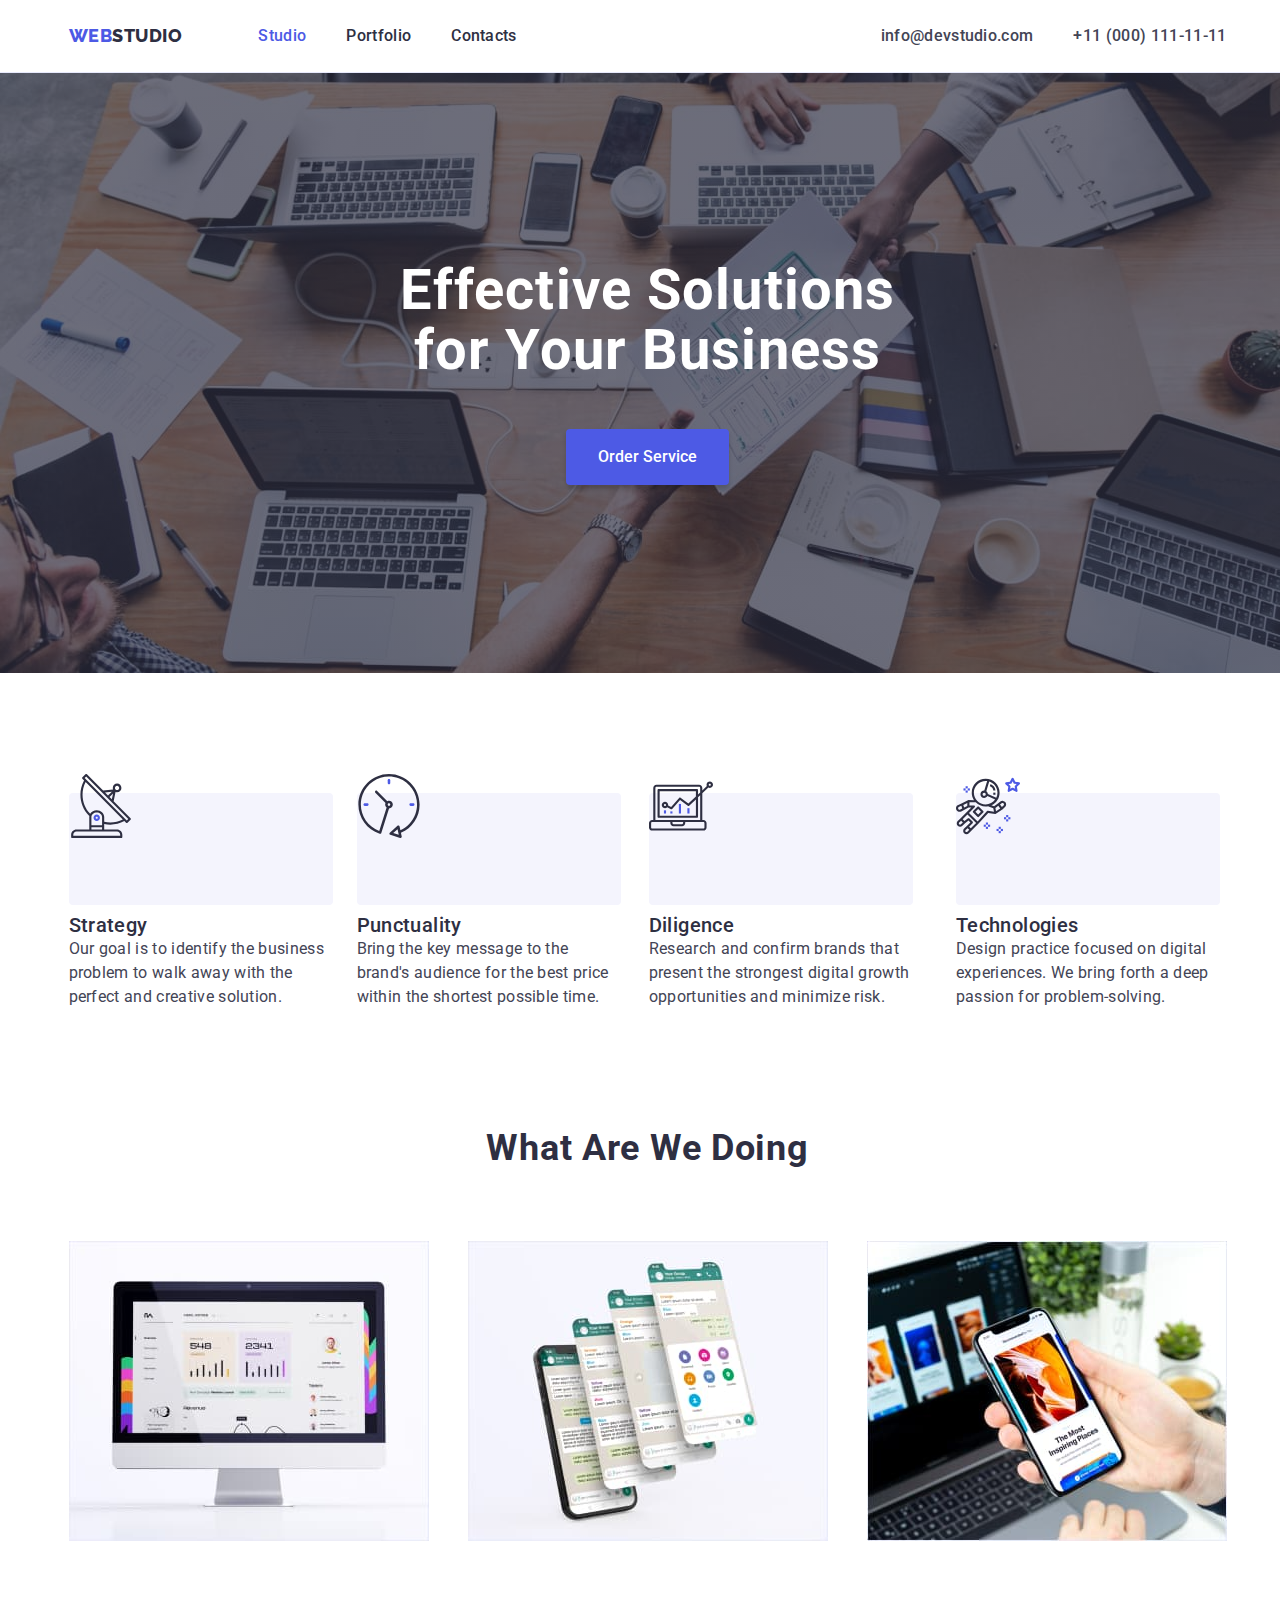
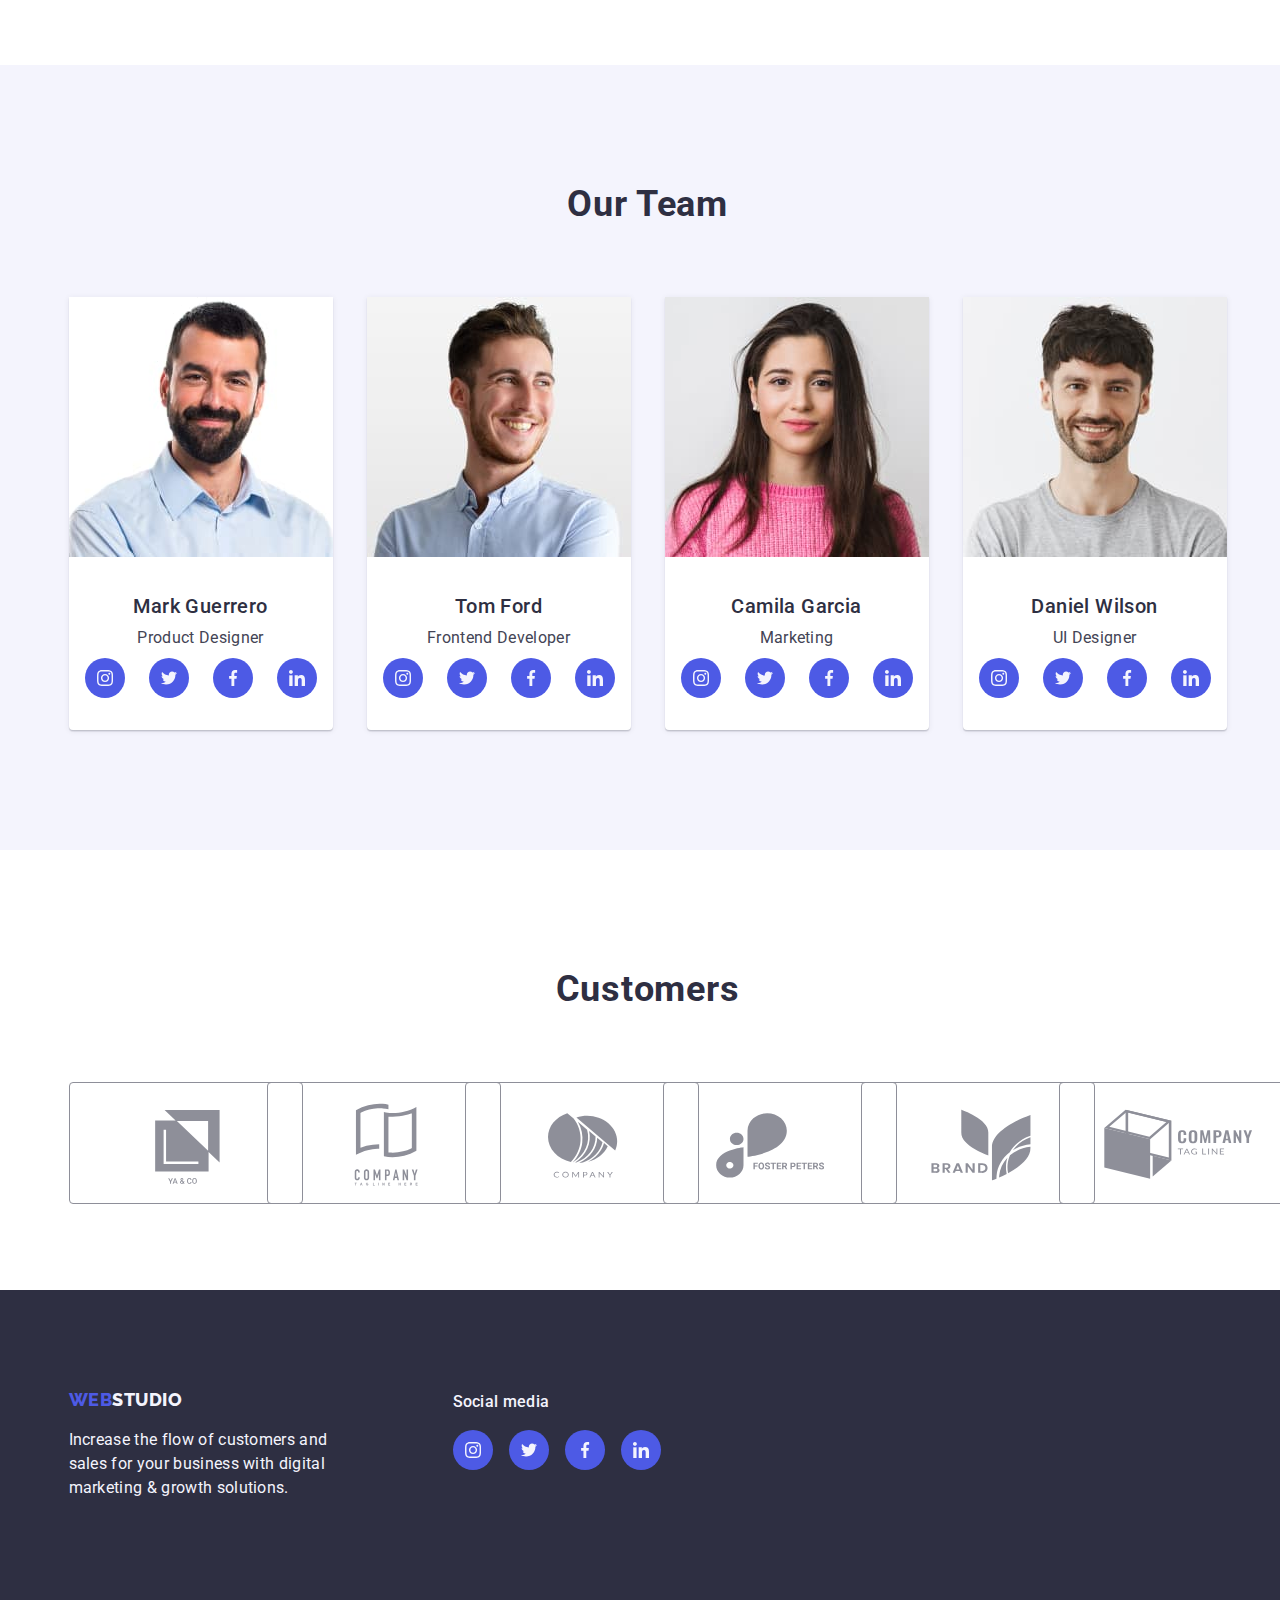
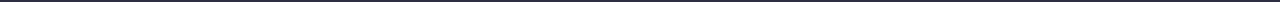
==== index.html @ 47418418 "init" ====
<!DOCTYPE html>
<html lang="en">
  <head>
    <meta charset="UTF-8" />
    <meta name="viewport" content="width=device-width, initial-scale=1.0" />
    <title>WebStudio</title>
    <link
      rel="stylesheet"
      href="https://cdnjs.cloudflare.com/ajax/libs/modern-normalize/2.0.0/modern-normalize.min.css"
      integrity="sha512-4xo8blKMVCiXpTaLzQSLSw3KFOVPWhm/TRtuPVc4WG6kUgjH6J03IBuG7JZPkcWMxJ5huwaBpOpnwYElP/m6wg=="
      crossorigin="anonymous"
      referrerpolicy="no-referrer"
    />
    <link rel="stylesheet" href="css/style.css" />
    <link rel="preconnect" href="https://fonts.googleapis.com" />
    <link rel="preconnect" href="https://fonts.gstatic.com" crossorigin />
    <link
      href="https://fonts.googleapis.com/css2?family=Raleway:wght@800&family=Roboto:wght@400;500;700;900&display=swap"
      rel="stylesheet"
    />
  </head>
  <body>
    <header class="bg-header">
      <div class="container header-wrapper">
        <a href="./webstudio" class="logo-company"
          ><span class="logo-web-lightbg">WEB</span>STUDIO</a
        >
        <nav>
          <menu class="nav-links">
            <li>
              <a class="links link-html" href="index.html">Studio</a>
            </li>
            <li>
              <a class="links" href="portfolio.html">Portfolio</a>
            </li>
            <li>
              <a class="links" href="#contacts">Contacts</a>
            </li>
          </menu>
        </nav>
        <ul class="contact-list">
          <li>
            <a class="links" href="mailto:info@devstudio.com"
              >info@devstudio.com</a
            >
          </li>
          <li>
            <a class="links" href="tel:+11(000)1111111">+11 (000) 111-11-11</a>
          </li>
        </ul>
      </div>
    </header>
    <main>
      <section class="main-title-bg">
        <div class="container title">
          <h1 class="title-1-studio">Effective Solutions for Your Business</h1>
          <button class="btn-order" type="button">Order Service</button>
        </div>
      </section>

      <div>
        <ul class="container features-list">
          <li class="feature-title">
            <div class="icon-wrapper">
              <svg class="feature-icon">
                <use href="./images/icons.svg#icon-antenna-1" width="64" height="64"></use>
              </svg>
            </div>
            <h3>Strategy</h3>
            <p class="description">
              Our goal is to identify the business problem to walk away with the
              perfect and creative solution.
            </p>
          </li>
          <li class="feature-title">
            <div class="icon-wrapper">
              <svg class="feature-icon">
                <use href="./images/icons.svg#icon-clock-1" width="64" height="64"></use>
              </svg>
            </div>
            <h3>Punctuality</h3>
            <p class="description">
              Bring the key message to the brand's audience for the best price
              within the shortest possible time.
            </p>
          </li>
          <li class="feature-title">
            <div class="icon-wrapper">
              <svg class="feature-icon">
                <use href="./images/icons.svg#icon-diagram-1" width="64" height="64"></use>
              </svg>
            </div>
            <h3>Diligence</h3>
            <p class="description">
              Research and confirm brands that present the strongest digital
              growth opportunities and minimize risk.
            </p>
          </li>
          <li class="feature-title">
            <div class="icon-wrapper">
              <svg class="feature-icon">
                <use href="./images/icons.svg#icon-astronaut-1" width="64" height="64"></use>
              </svg>
            </div>
            <h3>Technologies</h3>
            <p class="description">
              Design practice focused on digital experiences. We bring forth a
              deep passion for problem-solving.
            </p>
          </li>
        </ul>
      </div>
      <section>
        <div class="container section-2">
          <h2 class="titles">What are we doing</h2>
          <ul class="capabilities">
            <li>
              <img
                src="images/what-are-we-doing/img-1.jpg"
                alt="page programming"
                width="360"
                height="300"
              />
            </li>
            <li>
              <img
                src="images/what-are-we-doing/img-2.jpg"
                alt="mobile applications"
                width="360"
                height="300"
              />
            </li>
            <li>
              <img
                src="images/what-are-we-doing/img-3.jpg"
                alt="computer graphics"
                width="360"
                height="300"
              />
            </li>
          </ul>
        </div>
      </section>
      <section class="section-3">
        <div class="container">
          <h2 class="titles">Our Team</h2>
          <ul class="team">
            <li>
              <figure>
                <img
                  src="images/our-team/img-1.jpg"
                  alt="Mark Guerrero.Product Designer"
                  width="264"
                  height="260"
                />
                <figcaption>
                  <p class="team-person">Mark Guerrero</p>
                  <p class="description">Product Designer</p>
                  <div>
                    <ul class="sm-list">
                      <li class="circle">
                        <svg>
                          <use href="./images/icons.svg#icon-instagram-2" width="16" height="16"></use>
                        </svg>
                      </li>
                      <li class="circle">
                        <svg>
                          <use href="./images/icons.svg#icon-twitter-1" width="16" height="16"></use>
                        </svg>
                      </li>
                      <li class="circle">
                        <svg>
                          <use href="./images/icons.svg#icon-facebook-1" width="16" height="16"></use>
                        </svg>
                      </li>
                      <li class="circle">
                        <svg>
                          <use href="./images/icons.svg#icon-linkedin-1" width="16" height="16"></use>
                        </svg>
                      </li>
                    </ul>
                  </div>
                </figcaption>
              </figure>
            </li>
            <li>
              <figure>
                <img
                  src="images/our-team/img-2.jpg"
                  alt="Tom Ford.Frontend Developer"
                  width="264"
                  height="260"
                />
                <figcaption>
                  <p class="team-person">Tom Ford</p>
                  <p class="description">Frontend Developer</p>
                     <div>
                      <ul class="sm-list">
                        <li class="circle">
                          <svg>
                            <use href="./images/icons.svg#icon-instagram-2" width="16" height="16"></use>
                          </svg>
                        </li>
                        <li class="circle">
                          <svg>
                            <use href="./images/icons.svg#icon-twitter-1" width="16" height="16"></use>
                          </svg>
                        </li>
                        <li class="circle">
                          <svg>
                            <use href="./images/icons.svg#icon-facebook-1" width="16" height="16"></use>
                          </svg>
                        </li>
                        <li class="circle">
                          <svg>
                            <use href="./images/icons.svg#icon-linkedin-1" width="16" height="16"></use>
                          </svg>
                        </li>
                      </ul>
                    </div>
                </figcaption>
              </figure>
            </li>
            <li>
              <figure>
                <img
                  src="images/our-team/img-3.jpg"
                  alt="Camila Garcia.Marketing"
                  width="264"
                  height="260"
                />
                <figcaption>
                  <p class="team-person">Camila Garcia</p>
                  <p class="description">Marketing</p>
                   <div>
                      <ul class="sm-list">
                        <li class="circle">
                          <svg>
                            <use href="./images/icons.svg#icon-instagram-2" width="16" height="16"></use>
                          </svg>
                        </li>
                        <li class="circle">
                          <svg>
                            <use href="./images/icons.svg#icon-twitter-1" width="16" height="16"></use>
                          </svg>
                        </li>
                        <li class="circle">
                          <svg>
                            <use href="./images/icons.svg#icon-facebook-1" width="16" height="16"></use>
                          </svg>
                        </li>
                        <li class="circle">
                          <svg>
                            <use href="./images/icons.svg#icon-linkedin-1" width="16" height="16"></use>
                          </svg>
                        </li>
                      </ul>
                    </div>
                </figcaption>
              </figure>
            </li>
            <li>
              <figure>
                <img
                  src="images/our-team/img-4.jpg"
                  alt="Daniel Wilson.UI Designer"
                  width="264"
                  height="260"
                />
                <figcaption>
                  <p class="team-person">Daniel Wilson</p>
                  <p class="description">UI Designer</p>
                     <div>
                      <ul class="sm-list">
                        <li class="circle">
                          <svg>
                            <use href="./images/icons.svg#icon-instagram-2" width="16" height="16"></use>
                          </svg>
                        </li>
                        <li class="circle">
                          <svg>
                            <use href="./images/icons.svg#icon-twitter-1" width="16" height="16"></use>
                          </svg>
                        </li>
                        <li class="circle">
                          <svg>
                            <use href="./images/icons.svg#icon-facebook-1" width="16" height="16"></use>
                          </svg>
                        </li>
                        <li class="circle">
                          <svg>
                            <use href="./images/icons.svg#icon-linkedin-1" width="16" height="16"></use>
                          </svg>
                        </li>
                      </ul>
                    </div>
                </figcaption>
              </figure>
            </li>
          </ul>
        </div>
      </section>
      <section class="section-4">
        <div class="container">
          <h2 class="titles">Customers</h2>
          <ul class="customers-list">
            <li class="customers-list-item">
              <svg class="customers-icon" width="168" height="88">
                <use href="./images/icons.svg#icon-Client-1"></use>
              </svg>
            </li>
            <li class="customers-list-item">
              <svg class="customers-icon" width="168" height="88">
                <use href="./images/icons.svg#icon-Client-2"></use>
              </svg>
            </li>
            <li class="customers-list-item">
              <svg class="customers-icon" width="168" height="88">
                <use href="./images/icons.svg#icon-Client-3"></use>
              </svg> 
            </li>
            <li class="customers-list-item">
              <svg class="customers-icon" width="168" height="88">
                <use href="./images/icons.svg#icon-Client-4"></use>
              </svg>
            </li>
            <li class="customers-list-item">
              <svg class="customers-icon" width="168" height="88">
                <use href="./images/icons.svg#icon-Client-5"></use>
              </svg >
            </li>
            <li class="customers-list-item">
              <svg class="customers-icon" width="168" height="88">
                <use href="./images/icons.svg#icon-Client-6"></use>
              </svg>
            </li>
          </ul>
        </div>
      </section>
    </main>
    <footer>
      <div class="bg-footer">
        <div class="container footer-wrapper">
          <div class="footer-logo">
            <a class="logo-company-footer" href="#"
              >WEB<span class="logo-web-darkbg">STUDIO</span></a
            >
            <p class="footer-text">
              Increase the flow of customers and sales for your business with
              digital marketing & growth solutions.
            </p>
          </div>
          <div class="sm-footer-wrapper">
            <h4 class="sm-footer-title">Social media</h4>
            <ul class="sm-footer-list">
              <li class="circle">
                <svg>
                  <use href="./images/icons.svg#icon-instagram-2" width="16" height="16"></use>
                </svg>
              </li>
              <li class="circle">
                <svg>
                  <use href="./images/icons.svg#icon-twitter-1" width="16" height="16"></use>
                </svg>
             </li>
             <li class="circle">
               <svg>
                 <use href="./images/icons.svg#icon-facebook-1" width="16" height="16"></use>
               </svg>
             </li>
             <li class="circle">
               <svg>
                 <use href="./images/icons.svg#icon-linkedin-1" width="16" height="16"></use>
               </svg>
             </li>
           </ul>
        </div>
      </div>
    </footer>
  </body>
</html>
---- css/style.css ----
* {
  margin: 0;
  padding: 0;
}
:root {
  --brand-color: #2e2f42;
  --white: #fff;
  --cornflower: #e7e9fc;
  --iris: #4d5ae5;
  --slate: #434455;
  --cloud: #f4f4fd;
  --ocean: #404bbf;
  --light-slate: rgba(142, 143, 153, 1);
  --green: #31d0aa;
}

body {
  font-family: "Roboto", "Raleway", sans-serif;
  color: #2e2f42;
}
menu,
ul,
p,
h1,
h2,
h3,
h4 {
  list-style-type: none;
  margin: 0;
  padding: 0;
  border: 0;
}

.container {
  max-width: 1158px;
  padding-left: 15px;
  padding-left: 15px;
  margin: 0 auto;
} /**/
.bg-header {
  background-color: var(--white);
  border-bottom: 1px solid var(--cornflower);
} /**/

.logo-company {
  text-decoration: inherit;
  color: var(--brand-color);
  font-family: "Raleway";
  font-size: 18px;
  font-style: normal;
  font-weight: 800;
  line-height: 1.16;
  letter-spacing: 0.54px;
  display: flex;
  flex-wrap: wrap;
  justify-content: flex-start;
  align-items: center;
  margin-right: 76px;
} /**/
.logo-web-lightbg {
  color: var(--iris);
} /**/
.header-wrapper {
  display: flex;
  flex-wrap: wrap;
  align-items: center;
  height: 72px;
  background: var(--white);
} /**/
.links {
  text-decoration: inherit;
  font-family: "Roboto";
  font-size: 16px;
  font-style: normal;
  font-weight: 500;
  line-height: 1.5;
  letter-spacing: 0.32px;
  color: inherit;
}
.link-html,
.link-portfolio {
  color: var(--iris);
} /**/
.links:hover,
.links:focus {
  color: var(--iris);
} /**/

.nav-links {
  display: flex;
  flex-wrap: wrap;
  justify-content: flex-start;
  align-items: center;
  gap: 40px;
} /**/

.contact-list {
  color: var(--slate);
  display: flex;
  flex-wrap: wrap;
  margin-left: auto;
  align-items: center;
  gap: 40px;
} /**/

.main-title-bg {
  background: var(--brand-color);
  background-image: linear-gradient(
      rgba(46, 47, 66, 0.7),
      rgba(46, 47, 66, 0.7)
    ),
    url(../images/hero/people-office.jpg);
  max-width: 1440px;
  height: 600px;
  margin: 0 auto;
} /**/
.title {
  display: flex;
  flex-wrap: wrap;
  flex-direction: column;
  align-content: center;
  padding-top: 188px;
  padding-bottom: 188px;
} /**/
.title-1-studio {
  color: var(--white);
  font-family: "Roboto";
  font-size: 56px;
  font-style: normal;
  font-weight: 700;
  line-height: 1.07;
  letter-spacing: 1.12px;
  text-align: center;
  max-width: 496px;
} /**/

.btn-order {
  display: flex;
  align-self: center;
  color: var(--white);
  font-family: "Roboto";
  font-size: 16px;
  font-weight: 500;
  line-height: 1.5;
  letter-spacing: 0.32;
  border-radius: 4px;
  background-color: var(--iris);
  box-shadow: 0px 4px 4px 0px rgba(0, 0, 0, 0.15);
  margin-top: 48px;
  padding: 16px 32px;
  border: none;
  cursor: pointer;
} /**/
.btn-order:hover,
.btn-order:focus {
  border-radius: 4px;
  background-color: var(--ocean);
  box-shadow: 0px 4px 4px 0px rgba(0, 0, 0, 0.15);
} /**/

.features-list {
  background-color: var(--white);
  padding-top: 120px;
  gap: 24px;
} /**/
.features-list,
.feature-title p {
  display: flex;
  justify-content: space-around;
}
.icon-wrapper {
  display: flex;
  justify-content: center;
  align-items: center;
  width: 264px;
  height: 112px;
  border-radius: 4px;
  background-color: var(--cloud);
  margin-bottom: 8px;
} /**/

.features-icon {
  width: 64px;
  height: 64px;
  margin: 24px 100px;
}
.features p {
  padding-top: 8px;
  max-width: 264px;
  letter-spacing: 0.2px;
}
.feature-title h3 {
  color: var(--brand-color);
  font-family: "Roboto";
  font-size: 20px;
  font-weight: 500;
  line-height: 1.2;
  letter-spacing: 0.4px;
} /**/
.description {
  color: var(--slate);
  font-family: "Roboto";
  font-size: 16px;
  font-style: normal;
  font-weight: 400;
  line-height: 1.5;
  letter-spacing: 0.32px;
} /**/
.section-2,
.section-3,
.section-4 {
  padding-top: 120px;
  padding-bottom: 120px;
}
.titles {
  color: var(--brand-color);
  font-family: "Roboto";
  font-size: 36px;
  font-style: normal;
  font-weight: 700;
  line-height: 1.11;
  letter-spacing: 0.72px;
  text-transform: capitalize;
  text-align: center;
  margin-bottom: 72px;
}
.capabilities {
  display: flex;
  flex-wrap: wrap;
  justify-content: space-between;
  margin: 0;
  row-gap: 24px;
} /**/

.section-3 {
  background-color: var(--cloud);
} /**/
.team {
  display: flex;
  flex-wrap: wrap;
  justify-content: space-between;
  text-align: center;
  row-gap: 24px;
} /**/

.team figure {
  border-radius: 0px 0px 4px 4px;
  background-color: var(--white);
  box-shadow: 0px 2px 1px 0px rgba(46, 47, 66, 0.08),
    0px 1px 1px 0px rgba(46, 47, 66, 0.16),
    0px 1px 6px 0px rgba(46, 47, 66, 0.08);
  margin: 0;
  color: var(--brand-color);
  font-family: "Roboto";
  font-size: 20px;
  font-style: normal;
  font-weight: 500;
  line-height: 1.2;
  letter-spacing: 0.4px;
} /**/
.team figcaption {
  padding-top: 32px;
  padding-bottom: 32px;
} /**/
.team-person {
  padding-bottom: 8px;
  font-size: 20px;
  font-weight: 500;
  line-height: 1.2;
}
.customers-list {
  display: flex;
  flex-wrap: wrap;
  justify-content: space-between;
  row-gap: 24px;
} /**/
.customers-icon {
  fill: var(--light-slate);
  border: 1px solid var(--light-slate);
  border-radius: 4px;
  padding: 16px 32px;
  flex-shrink: 0;
}
.customers-icon:hover {
  fill: var(--ocean);
  border: 1px solid var(--iris);
  cursor: pointer;
}
.customers-list-item {
  display: block;
  width: 168px;
  height: 88px;
}

.customers-list-item:hover,
.customers-list-item:focus {
  fill: var(--ocean);
  border: 1px solid var(--ocean);
}
.sm-list {
  display: flex;
  justify-content: center;
  gap: 24px;
  margin-top: 8px;
}
.sm-footer-title {
  color: var(--cloud);
  font-family: Roboto;
  font-size: 16px;
  font-style: normal;
  font-weight: 500;
  line-height: 1.5;
  letter-spacing: 0.32px;
  padding-bottom: 16px;
}
.sm-footer-list {
  display: flex;
  gap: 16px;
}
.sm-footer-list .circle:hover {
  background-color: var(--green);
}
.bg-footer {
  background-color: var(--brand-color);
  padding-left: 0;
  padding-right: 0;
}
.footer-wrapper {
  display: flex;
  background-color: var(--brand-color);
  justify-content: flex-start;
}
.footer-logo {
  margin-top: 100px;
}
.footer-text {
  display: flex;
  color: var(--cloud);
  font-family: Roboto;
  font-size: 16px;
  font-style: normal;
  font-weight: 400;
  line-height: 1.5;
  letter-spacing: 0.32px;
  max-width: 264px;
  margin-top: 17.5px;
}

.logo-company-footer {
  color: var(--iris);
  font-family: "Raleway";
  font-size: 18px;
  font-style: normal;
  font-weight: 800;
  line-height: 1.16;
  letter-spacing: 0.54px;
  text-transform: uppercase;
  text-decoration: none;
}
.logo-company-footer span {
  color: var(--cloud);
}

.btn {
  color: var(--iris);
  font-family: "Roboto";
  font-size: 16px;
  font-style: normal;
  font-weight: 500;
  line-height: 1.5;
  letter-spacing: 0.64px;
  border-radius: 4px;
  border: 1px solid var(--cornflower);
  background-color: var(--cloud);
  cursor: pointer;
  text-align: center;
  padding: 12px 24px;
} /**/
.btn:hover,
.btn:focus {
  color: var(--white);
  background-color: var(--ocean);
  box-shadow: 0px 2px 2px 0px rgba(0, 0, 0, 0.12),
    0px 2px 1px 0px rgba(0, 0, 0, 0.08), 0px 3px 1px 0px rgba(0, 0, 0, 0.1);
} /**/
.filter-buttons {
  display: flex;
  flex-wrap: wrap;
  align-items: flex-start;
  justify-content: center;
  gap: 24px;
  padding-top: 96px;
  padding-bottom: 72px;
}
.cards {
  display: flex;
  flex-wrap: wrap;
  justify-content: space-between;
  text-align: left;
  flex-shrink: 0;
  margin: 0;
  row-gap: 48px;
  margin-bottom: 120px;
} /**/
.cards li:hover,
.cards li:focus {
  box-shadow: 0px 2px 1px 0px rgba(46, 47, 66, 0.08),
    0px 1px 1px 0px rgba(46, 47, 66, 0.16),
    0px 1px 6px 0px rgba(46, 47, 66, 0.08);
} /**/
.cards figure {
  margin: 0;
} /**/
.cards figcaption {
  padding: 32px 16px;
  border-bottom: 1px solid var(--cornflower);
  border-left: 1px solid var(--cornflower);
  border-right: 1px solid var(--cornflower);
} /**/

.project {
  color: var(--brand-color);
  font-family: "Roboto";
  font-size: 20px;
  font-style: normal;
  font-weight: 500;
  line-height: 1.2;
  letter-spacing: 0.4px;
  margin-bottom: 8px;
} /**/
.project-section {
  color: var(--slate);
  font-family: "Roboto";
  font-size: 16px;
  font-style: normal;
  font-weight: 400;
  line-height: 1.5;
  letter-spacing: 0.32px;
} /**/
/*styl of circle svg*/
.circle {
  display: flex;
  justify-content: center;
  align-items: center;
  width: 40px;
  height: 40px;
  border-radius: 50%;
  background-color: var(--iris);
}
.circle:hover,
.circle:focus {
  background-color: var(--ocean);
}
.circle svg {
  fill: var(--cloud);
  width: 16px;
  height: 16px;
}

.sm-footer-wrapper {
  margin-top: 100px;
  margin-left: 120px;
  margin-bottom: 132px;
}
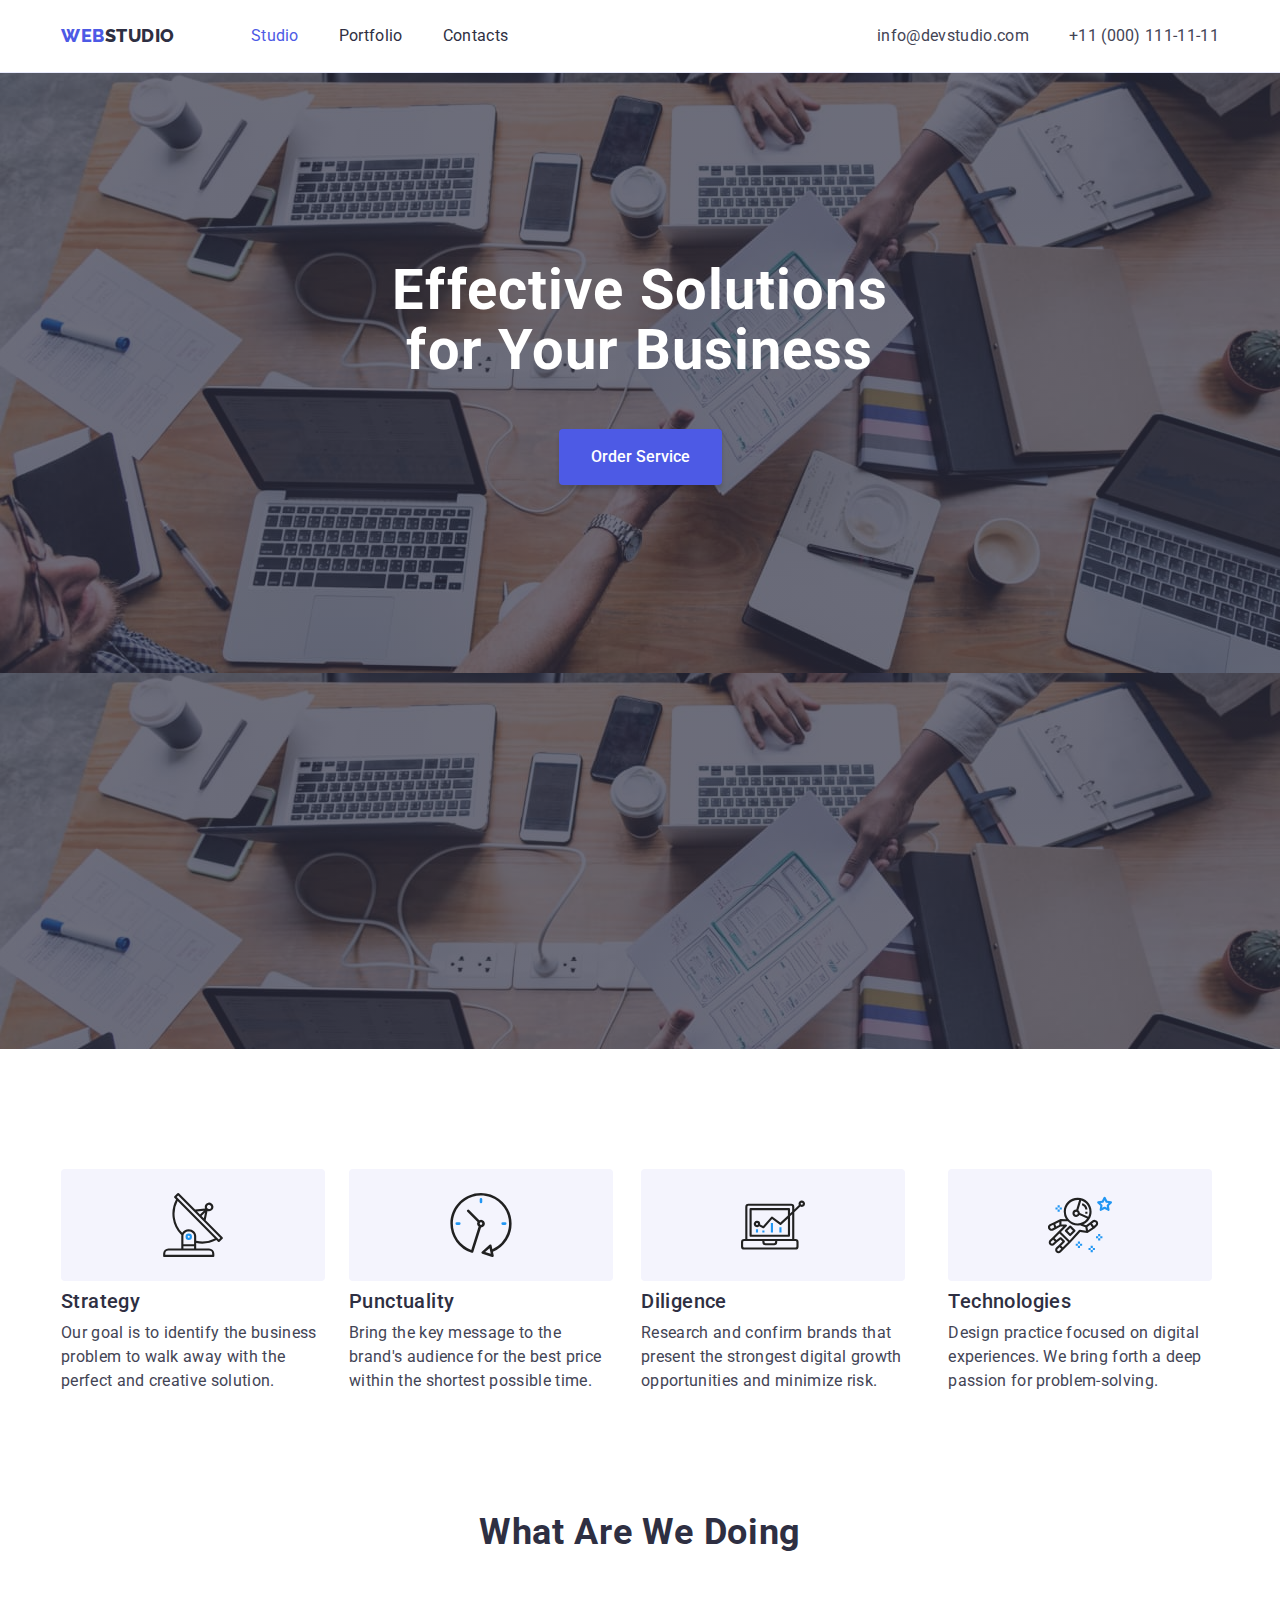
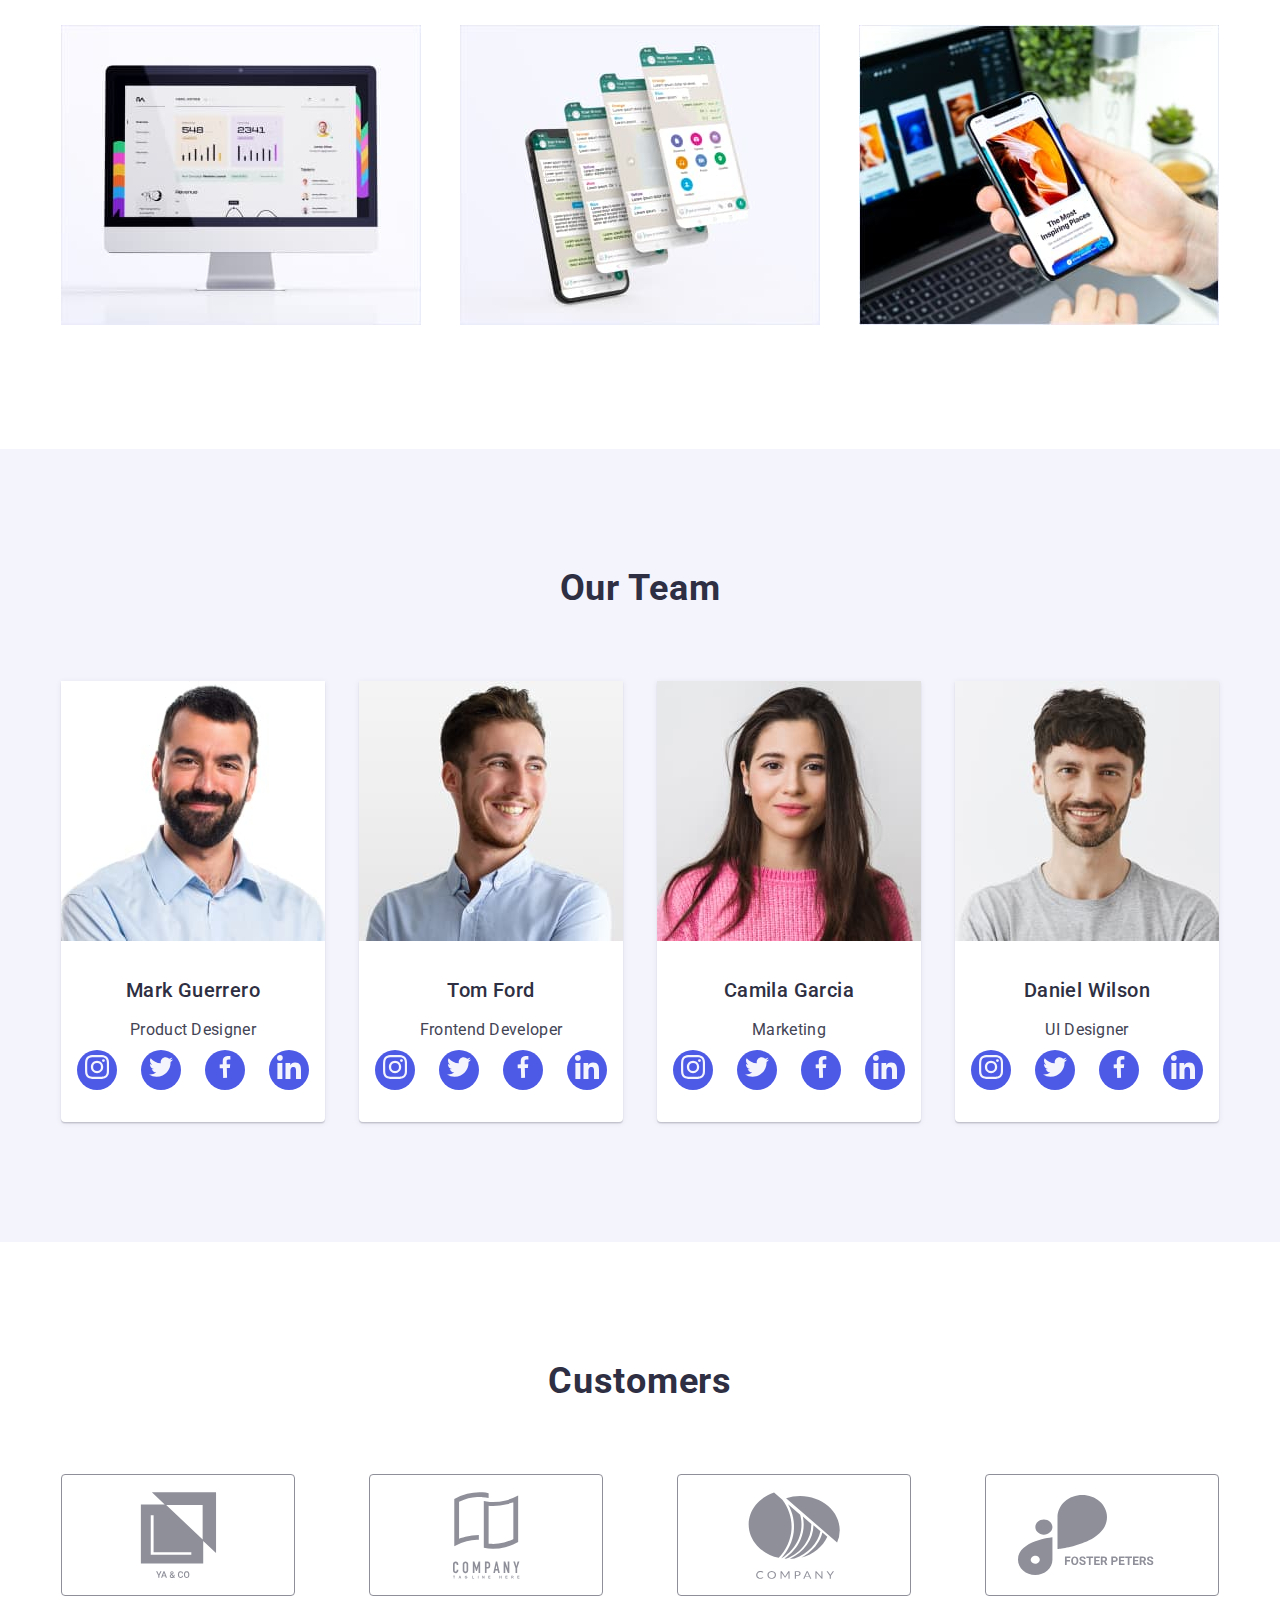
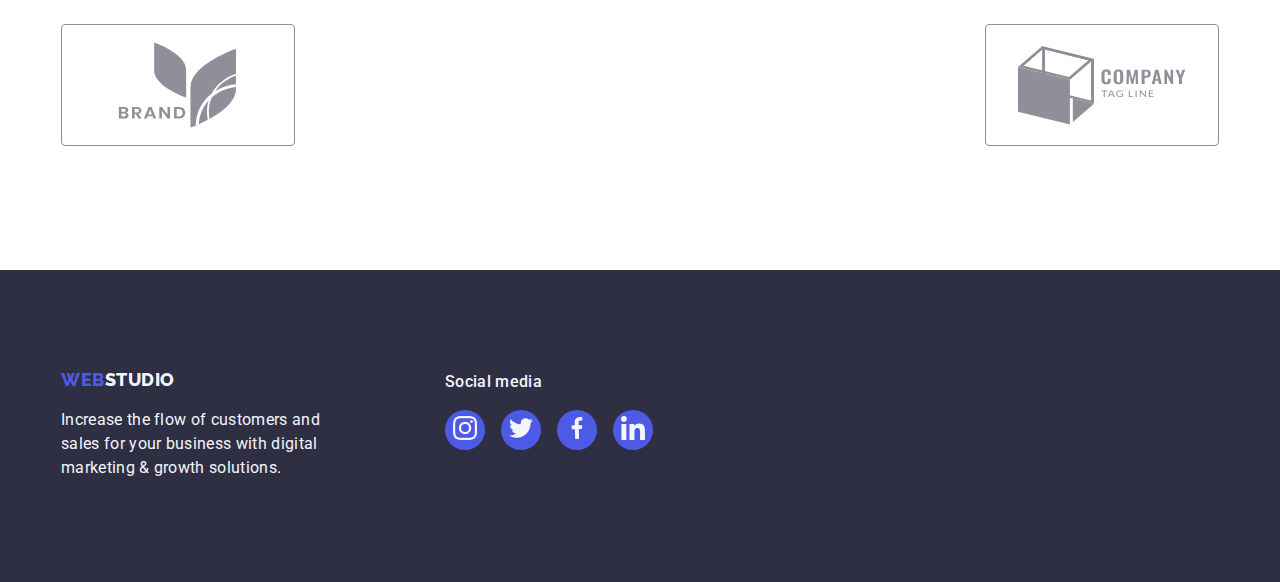
==== commit 3c6d7410: "added modal.js" ====
--- a/index.html
+++ b/index.html
@@ -57,13 +57,12 @@
           <button class="btn-order" type="button">Order Service</button>
         </div>
       </section>
-
       <div>
         <ul class="container features-list">
           <li class="feature-title">
             <div class="icon-wrapper">
-              <svg class="feature-icon">
-                <use href="./images/icons.svg#icon-antenna-1" width="64" height="64"></use>
+              <svg class="feature-icon" width="64" height="64">
+                <use href="./images/icons.svg#icon-antenna-1"></use>
               </svg>
             </div>
             <h3>Strategy</h3>
@@ -74,8 +73,8 @@
           </li>
           <li class="feature-title">
             <div class="icon-wrapper">
-              <svg class="feature-icon">
-                <use href="./images/icons.svg#icon-clock-1" width="64" height="64"></use>
+              <svg class="feature-icon" width="64" height="64">
+                <use href="./images/icons.svg#icon-clock-1"></use>
               </svg>
             </div>
             <h3>Punctuality</h3>
@@ -86,8 +85,8 @@
           </li>
           <li class="feature-title">
             <div class="icon-wrapper">
-              <svg class="feature-icon">
-                <use href="./images/icons.svg#icon-diagram-1" width="64" height="64"></use>
+              <svg class="feature-icon" width="64" height="64">
+                <use href="./images/icons.svg#icon-diagram-1"></use>
               </svg>
             </div>
             <h3>Diligence</h3>
@@ -98,8 +97,8 @@
           </li>
           <li class="feature-title">
             <div class="icon-wrapper">
-              <svg class="feature-icon">
-                <use href="./images/icons.svg#icon-astronaut-1" width="64" height="64"></use>
+              <svg class="feature-icon" width="64" height="64">
+                <use href="./images/icons.svg#icon-astronaut-1"></use>
               </svg>
             </div>
             <h3>Technologies</h3>
@@ -159,24 +158,38 @@
                   <div>
                     <ul class="sm-list">
                       <li class="circle">
-                        <svg>
-                          <use href="./images/icons.svg#icon-instagram-2" width="16" height="16"></use>
-                        </svg>
-                      </li>
-                      <li class="circle">
-                        <svg>
-                          <use href="./images/icons.svg#icon-twitter-1" width="16" height="16"></use>
-                        </svg>
-                      </li>
-                      <li class="circle">
-                        <svg>
-                          <use href="./images/icons.svg#icon-facebook-1" width="16" height="16"></use>
-                        </svg>
-                      </li>
-                      <li class="circle">
-                        <svg>
-                          <use href="./images/icons.svg#icon-linkedin-1" width="16" height="16"></use>
-                        </svg>
+                        <a href="#O">
+                          <svg width="16" height="16">
+                            <use
+                              href="./images/icons.svg#icon-instagram-2"
+                            ></use>
+                          </svg>
+                        </a>
+                      </li>
+                      <li class="circle">
+                        <a href="#O">
+                          <svg width="16" height="16">
+                            <use href="./images/icons.svg#icon-twitter-1"></use>
+                          </svg>
+                        </a>
+                      </li>
+                      <li class="circle">
+                        <a href="#O">
+                          <svg width="16" height="16">
+                            <use
+                              href="./images/icons.svg#icon-facebook-1"
+                            ></use>
+                          </svg>
+                        </a>
+                      </li>
+                      <li class="circle">
+                        <a href="#O">
+                          <svg width="16" height="16">
+                            <use
+                              href="./images/icons.svg#icon-linkedin-1"
+                            ></use>
+                          </svg>
+                        </a>
                       </li>
                     </ul>
                   </div>
@@ -194,30 +207,44 @@
                 <figcaption>
                   <p class="team-person">Tom Ford</p>
                   <p class="description">Frontend Developer</p>
-                     <div>
-                      <ul class="sm-list">
-                        <li class="circle">
-                          <svg>
-                            <use href="./images/icons.svg#icon-instagram-2" width="16" height="16"></use>
-                          </svg>
-                        </li>
-                        <li class="circle">
-                          <svg>
-                            <use href="./images/icons.svg#icon-twitter-1" width="16" height="16"></use>
-                          </svg>
-                        </li>
-                        <li class="circle">
-                          <svg>
-                            <use href="./images/icons.svg#icon-facebook-1" width="16" height="16"></use>
-                          </svg>
-                        </li>
-                        <li class="circle">
-                          <svg>
-                            <use href="./images/icons.svg#icon-linkedin-1" width="16" height="16"></use>
-                          </svg>
-                        </li>
-                      </ul>
-                    </div>
+                  <div>
+                    <ul class="sm-list">
+                      <li class="circle">
+                        <a href="#O">
+                          <svg width="16" height="16">
+                            <use
+                              href="./images/icons.svg#icon-instagram-2"
+                            ></use>
+                          </svg>
+                        </a>
+                      </li>
+                      <li class="circle">
+                        <a href="#O">
+                          <svg width="16" height="16">
+                            <use href="./images/icons.svg#icon-twitter-1"></use>
+                          </svg>
+                        </a>
+                      </li>
+                      <li class="circle">
+                        <a href="#0">
+                          <svg width="16" height="16">
+                            <use
+                              href="./images/icons.svg#icon-facebook-1"
+                            ></use>
+                          </svg>
+                        </a>
+                      </li>
+                      <li class="circle">
+                        <a href="#0">
+                          <svg width="16" height="16">
+                            <use
+                              href="./images/icons.svg#icon-linkedin-1"
+                            ></use>
+                          </svg>
+                        </a>
+                      </li>
+                    </ul>
+                  </div>
                 </figcaption>
               </figure>
             </li>
@@ -232,30 +259,44 @@
                 <figcaption>
                   <p class="team-person">Camila Garcia</p>
                   <p class="description">Marketing</p>
-                   <div>
-                      <ul class="sm-list">
-                        <li class="circle">
-                          <svg>
-                            <use href="./images/icons.svg#icon-instagram-2" width="16" height="16"></use>
-                          </svg>
-                        </li>
-                        <li class="circle">
-                          <svg>
-                            <use href="./images/icons.svg#icon-twitter-1" width="16" height="16"></use>
-                          </svg>
-                        </li>
-                        <li class="circle">
-                          <svg>
-                            <use href="./images/icons.svg#icon-facebook-1" width="16" height="16"></use>
-                          </svg>
-                        </li>
-                        <li class="circle">
-                          <svg>
-                            <use href="./images/icons.svg#icon-linkedin-1" width="16" height="16"></use>
-                          </svg>
-                        </li>
-                      </ul>
-                    </div>
+                  <div>
+                    <ul class="sm-list">
+                      <li class="circle">
+                        <a href="#0">
+                          <svg width="16" height="16">
+                            <use
+                              href="./images/icons.svg#icon-instagram-2"
+                            ></use>
+                          </svg>
+                        </a>
+                      </li>
+                      <li class="circle">
+                        <a href="#0">
+                          <svg width="16" height="16">
+                            <use href="./images/icons.svg#icon-twitter-1"></use>
+                          </svg>
+                        </a>
+                      </li>
+                      <li class="circle">
+                        <a href="#0">
+                          <svg width="16" height="16">
+                            <use
+                              href="./images/icons.svg#icon-facebook-1"
+                            ></use>
+                          </svg>
+                        </a>
+                      </li>
+                      <li class="circle">
+                        <a href="#0">
+                          <svg width="16" height="16">
+                            <use
+                              href="./images/icons.svg#icon-linkedin-1"
+                            ></use>
+                          </svg>
+                        </a>
+                      </li>
+                    </ul>
+                  </div>
                 </figcaption>
               </figure>
             </li>
@@ -270,30 +311,44 @@
                 <figcaption>
                   <p class="team-person">Daniel Wilson</p>
                   <p class="description">UI Designer</p>
-                     <div>
-                      <ul class="sm-list">
-                        <li class="circle">
-                          <svg>
-                            <use href="./images/icons.svg#icon-instagram-2" width="16" height="16"></use>
-                          </svg>
-                        </li>
-                        <li class="circle">
-                          <svg>
-                            <use href="./images/icons.svg#icon-twitter-1" width="16" height="16"></use>
-                          </svg>
-                        </li>
-                        <li class="circle">
-                          <svg>
-                            <use href="./images/icons.svg#icon-facebook-1" width="16" height="16"></use>
-                          </svg>
-                        </li>
-                        <li class="circle">
-                          <svg>
-                            <use href="./images/icons.svg#icon-linkedin-1" width="16" height="16"></use>
-                          </svg>
-                        </li>
-                      </ul>
-                    </div>
+                  <div>
+                    <ul class="sm-list">
+                      <li class="circle">
+                        <a href="#0">
+                          <svg width="16" height="16">
+                            <use
+                              href="./images/icons.svg#icon-instagram-2"
+                            ></use>
+                          </svg>
+                        </a>
+                      </li>
+                      <li class="circle">
+                        <a href="#0">
+                          <svg width="16" height="16">
+                            <use href="./images/icons.svg#icon-twitter-1"></use>
+                          </svg>
+                        </a>
+                      </li>
+                      <li class="circle">
+                        <a href="#0">
+                          <svg width="16" height="16">
+                            <use
+                              href="./images/icons.svg#icon-facebook-1"
+                            ></use>
+                          </svg>
+                        </a>
+                      </li>
+                      <li class="circle">
+                        <a href="#0">
+                          <svg width="16" height="16">
+                            <use
+                              href="./images/icons.svg#icon-linkedin-1"
+                            ></use>
+                          </svg>
+                        </a>
+                      </li>
+                    </ul>
+                  </div>
                 </figcaption>
               </figure>
             </li>
@@ -305,34 +360,46 @@
           <h2 class="titles">Customers</h2>
           <ul class="customers-list">
             <li class="customers-list-item">
-              <svg class="customers-icon" width="168" height="88">
-                <use href="./images/icons.svg#icon-Client-1"></use>
-              </svg>
-            </li>
-            <li class="customers-list-item">
-              <svg class="customers-icon" width="168" height="88">
-                <use href="./images/icons.svg#icon-Client-2"></use>
-              </svg>
-            </li>
-            <li class="customers-list-item">
-              <svg class="customers-icon" width="168" height="88">
-                <use href="./images/icons.svg#icon-Client-3"></use>
-              </svg> 
-            </li>
-            <li class="customers-list-item">
-              <svg class="customers-icon" width="168" height="88">
-                <use href="./images/icons.svg#icon-Client-4"></use>
-              </svg>
-            </li>
-            <li class="customers-list-item">
-              <svg class="customers-icon" width="168" height="88">
-                <use href="./images/icons.svg#icon-Client-5"></use>
-              </svg >
-            </li>
-            <li class="customers-list-item">
-              <svg class="customers-icon" width="168" height="88">
-                <use href="./images/icons.svg#icon-Client-6"></use>
-              </svg>
+              <a href="#0">
+                <svg class="customers-icon" width="168" height="88">
+                  <use href="./images/icons.svg#icon-Client-1"></use>
+                </svg>
+              </a>
+            </li>
+            <li class="customers-list-item">
+              <a href="#0">
+                <svg class="customers-icon" width="168" height="88">
+                  <use href="./images/icons.svg#icon-Client-2"></use>
+                </svg>
+              </a>
+            </li>
+            <li class="customers-list-item">
+              <a href="#0">
+                <svg class="customers-icon" width="168" height="88">
+                  <use href="./images/icons.svg#icon-Client-3"></use>
+                </svg>
+              </a>
+            </li>
+            <li class="customers-list-item">
+              <a href="#0">
+                <svg class="customers-icon" width="168" height="88">
+                  <use href="./images/icons.svg#icon-Client-4"></use>
+                </svg>
+              </a>
+            </li>
+            <li class="customers-list-item">
+              <a href="#0">
+                <svg class="customers-icon" width="168" height="88">
+                  <use href="./images/icons.svg#icon-Client-5"></use>
+                </svg>
+              </a>
+            </li>
+            <li class="customers-list-item">
+              <a href="#0">
+                <svg class="customers-icon" width="168" height="88">
+                  <use href="./images/icons.svg#icon-Client-6"></use>
+                </svg>
+              </a>
             </li>
           </ul>
         </div>
@@ -343,8 +410,8 @@
         <div class="container footer-wrapper">
           <div class="footer-logo">
             <a class="logo-company-footer" href="#"
-              >WEB<span class="logo-web-darkbg">STUDIO</span></a
-            >
+              >WEB<span class="logo-web-darkbg">STUDIO</span>
+            </a>
             <p class="footer-text">
               Increase the flow of customers and sales for your business with
               digital marketing & growth solutions.
@@ -354,28 +421,38 @@
             <h4 class="sm-footer-title">Social media</h4>
             <ul class="sm-footer-list">
               <li class="circle">
-                <svg>
-                  <use href="./images/icons.svg#icon-instagram-2" width="16" height="16"></use>
-                </svg>
+                <a href="#0">
+                  <svg width="24" height="24">
+                    <use href="./images/icons.svg#icon-instagram-2"></use>
+                  </svg>
+                </a>
               </li>
               <li class="circle">
-                <svg>
-                  <use href="./images/icons.svg#icon-twitter-1" width="16" height="16"></use>
-                </svg>
-             </li>
-             <li class="circle">
-               <svg>
-                 <use href="./images/icons.svg#icon-facebook-1" width="16" height="16"></use>
-               </svg>
-             </li>
-             <li class="circle">
-               <svg>
-                 <use href="./images/icons.svg#icon-linkedin-1" width="16" height="16"></use>
-               </svg>
-             </li>
-           </ul>
+                <a href="#0">
+                  <svg width="24" height="24">
+                    <use href="./images/icons.svg#icon-twitter-1"></use>
+                  </svg>
+                </a>
+              </li>
+              <li class="circle">
+                <a href="#0">
+                  <svg width="24" height="24">
+                    <use href="./images/icons.svg#icon-facebook-1"></use>
+                  </svg>
+                </a>
+              </li>
+              <li class="circle">
+                <a href="#0">
+                  <svg class="" width="24" height="24">
+                    <use href="./images/icons.svg#icon-linkedin-1"></use>
+                  </svg>
+                </a>
+              </li>
+            </ul>
+          </div>
         </div>
       </div>
     </footer>
+    <script src="./js/modal.js"></script>
   </body>
 </html>
--- a/css/style.css
+++ b/css/style.css
@@ -12,6 +12,7 @@
   --ocean: #404bbf;
   --light-slate: rgba(142, 143, 153, 1);
   --green: #31d0aa;
+  --dairy: #fcfcfc;
 }
 
 body {
@@ -34,7 +35,7 @@
 .container {
   max-width: 1158px;
   padding-left: 15px;
-  padding-left: 15px;
+  padding-right: 15px;
   margin: 0 auto;
 } /**/
 .bg-header {
@@ -66,13 +67,13 @@
   align-items: center;
   height: 72px;
   background: var(--white);
-} /**/
+}
 .links {
   text-decoration: inherit;
   font-family: "Roboto";
   font-size: 16px;
   font-style: normal;
-  font-weight: 500;
+  font-weight: 400;
   line-height: 1.5;
   letter-spacing: 0.32px;
   color: inherit;
@@ -113,15 +114,14 @@
   max-width: 1440px;
   height: 600px;
   margin: 0 auto;
-} /**/
-.title {
+  padding: 188px 0;
+}
+/*.title {
   display: flex;
   flex-wrap: wrap;
   flex-direction: column;
   align-content: center;
-  padding-top: 188px;
-  padding-bottom: 188px;
-} /**/
+}*/
 .title-1-studio {
   color: var(--white);
   font-family: "Roboto";
@@ -132,7 +132,8 @@
   letter-spacing: 1.12px;
   text-align: center;
   max-width: 496px;
-} /**/
+  margin: 0 auto;
+}
 
 .btn-order {
   display: flex;
@@ -146,6 +147,7 @@
   border-radius: 4px;
   background-color: var(--iris);
   box-shadow: 0px 4px 4px 0px rgba(0, 0, 0, 0.15);
+  margin: 0 auto;
   margin-top: 48px;
   padding: 16px 32px;
   border: none;
@@ -205,6 +207,7 @@
   font-weight: 400;
   line-height: 1.5;
   letter-spacing: 0.32px;
+  margin-top: 8px;
 } /**/
 .section-2,
 .section-3,
@@ -273,7 +276,8 @@
   flex-wrap: wrap;
   justify-content: space-between;
   row-gap: 24px;
-} /**/
+  cursor: pointer;
+}
 .customers-icon {
   fill: var(--light-slate);
   border: 1px solid var(--light-slate);
@@ -283,18 +287,6 @@
 }
 .customers-icon:hover {
   fill: var(--ocean);
-  border: 1px solid var(--iris);
-  cursor: pointer;
-}
-.customers-list-item {
-  display: block;
-  width: 168px;
-  height: 88px;
-}
-
-.customers-list-item:hover,
-.customers-list-item:focus {
-  fill: var(--ocean);
   border: 1px solid var(--ocean);
 }
 .sm-list {
@@ -313,8 +305,14 @@
   letter-spacing: 0.32px;
   padding-bottom: 16px;
 }
+.sm-footer-list svg {
+  gap: 16px;
+  width: 24px;
+  height: 24px;
+}
 .sm-footer-list {
   display: flex;
+  flex-direction: row;
   gap: 16px;
 }
 .sm-footer-list .circle:hover {
@@ -401,6 +399,7 @@
   margin: 0;
   row-gap: 48px;
   margin-bottom: 120px;
+  cursor: pointer;
 } /**/
 .cards li:hover,
 .cards li:focus {
@@ -453,8 +452,8 @@
 }
 .circle svg {
   fill: var(--cloud);
-  width: 16px;
-  height: 16px;
+  width: 24px;
+  height: 24px;
 }
 
 .sm-footer-wrapper {
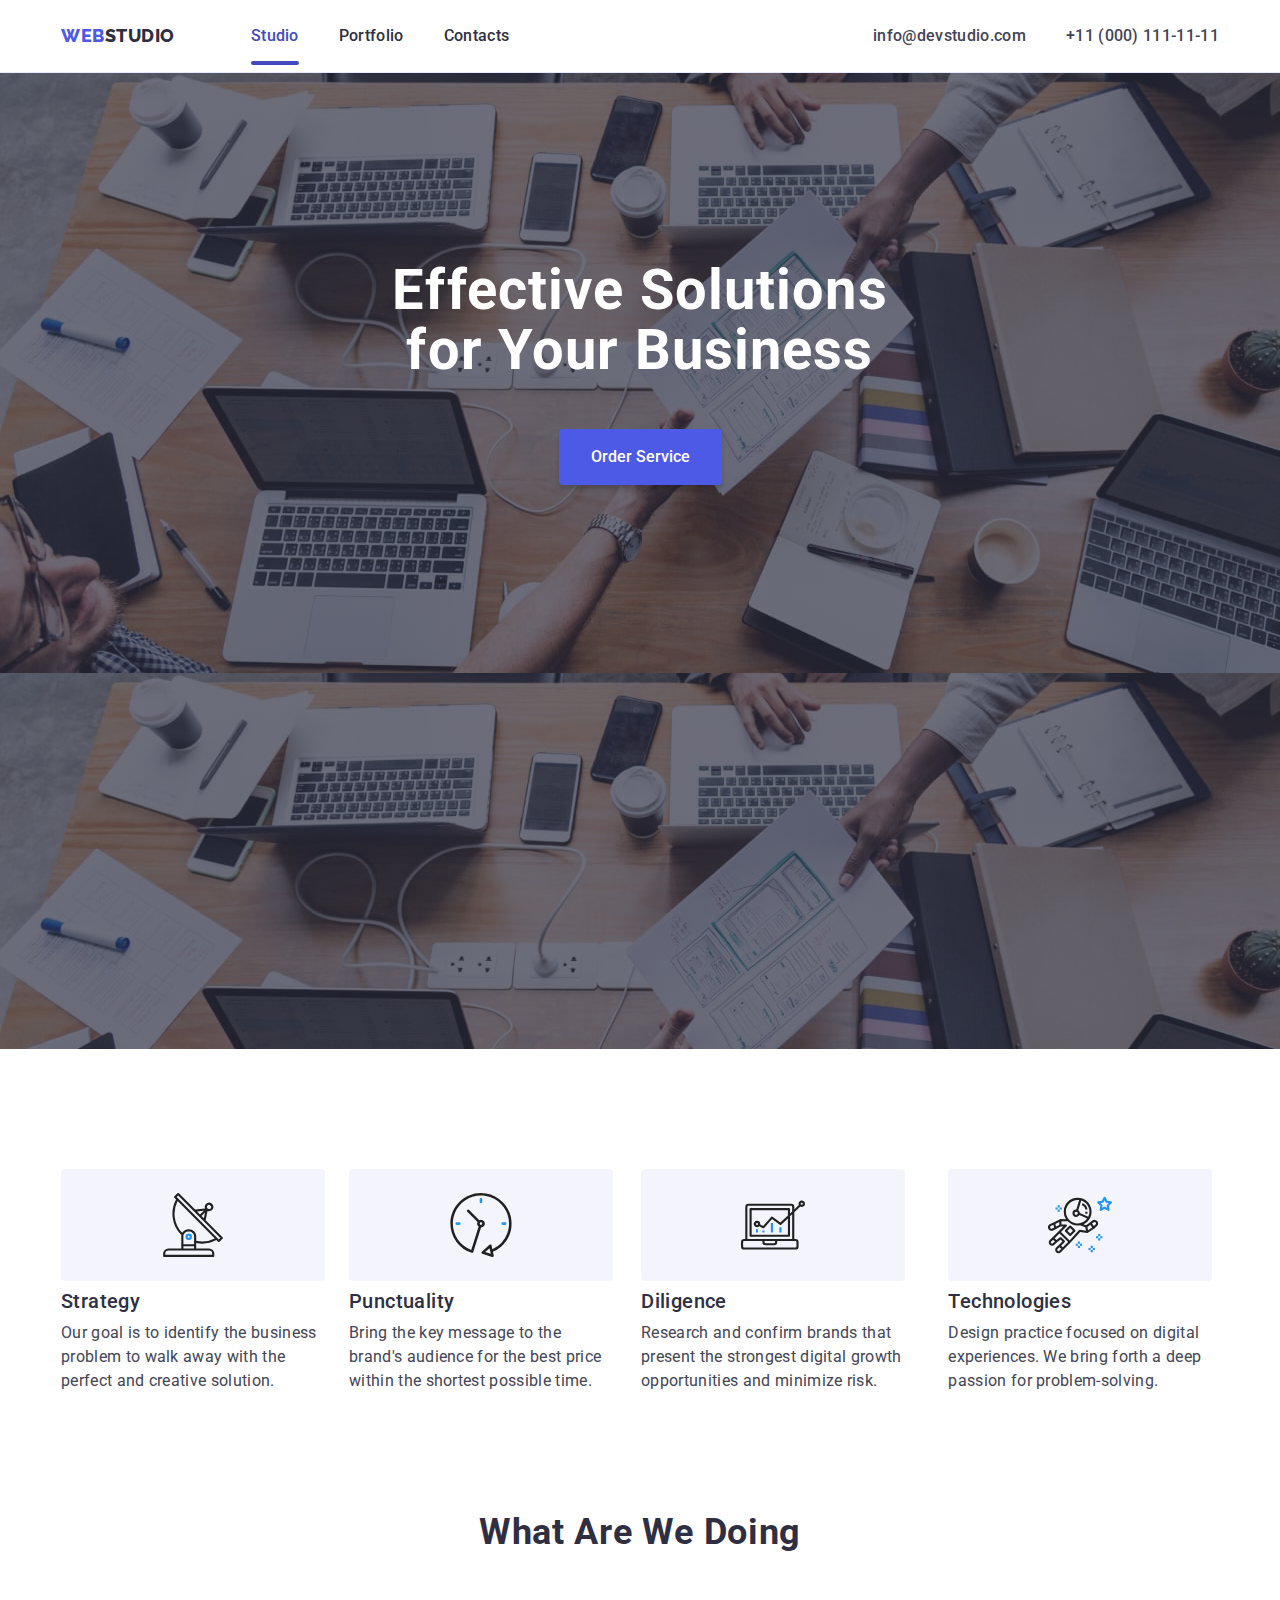
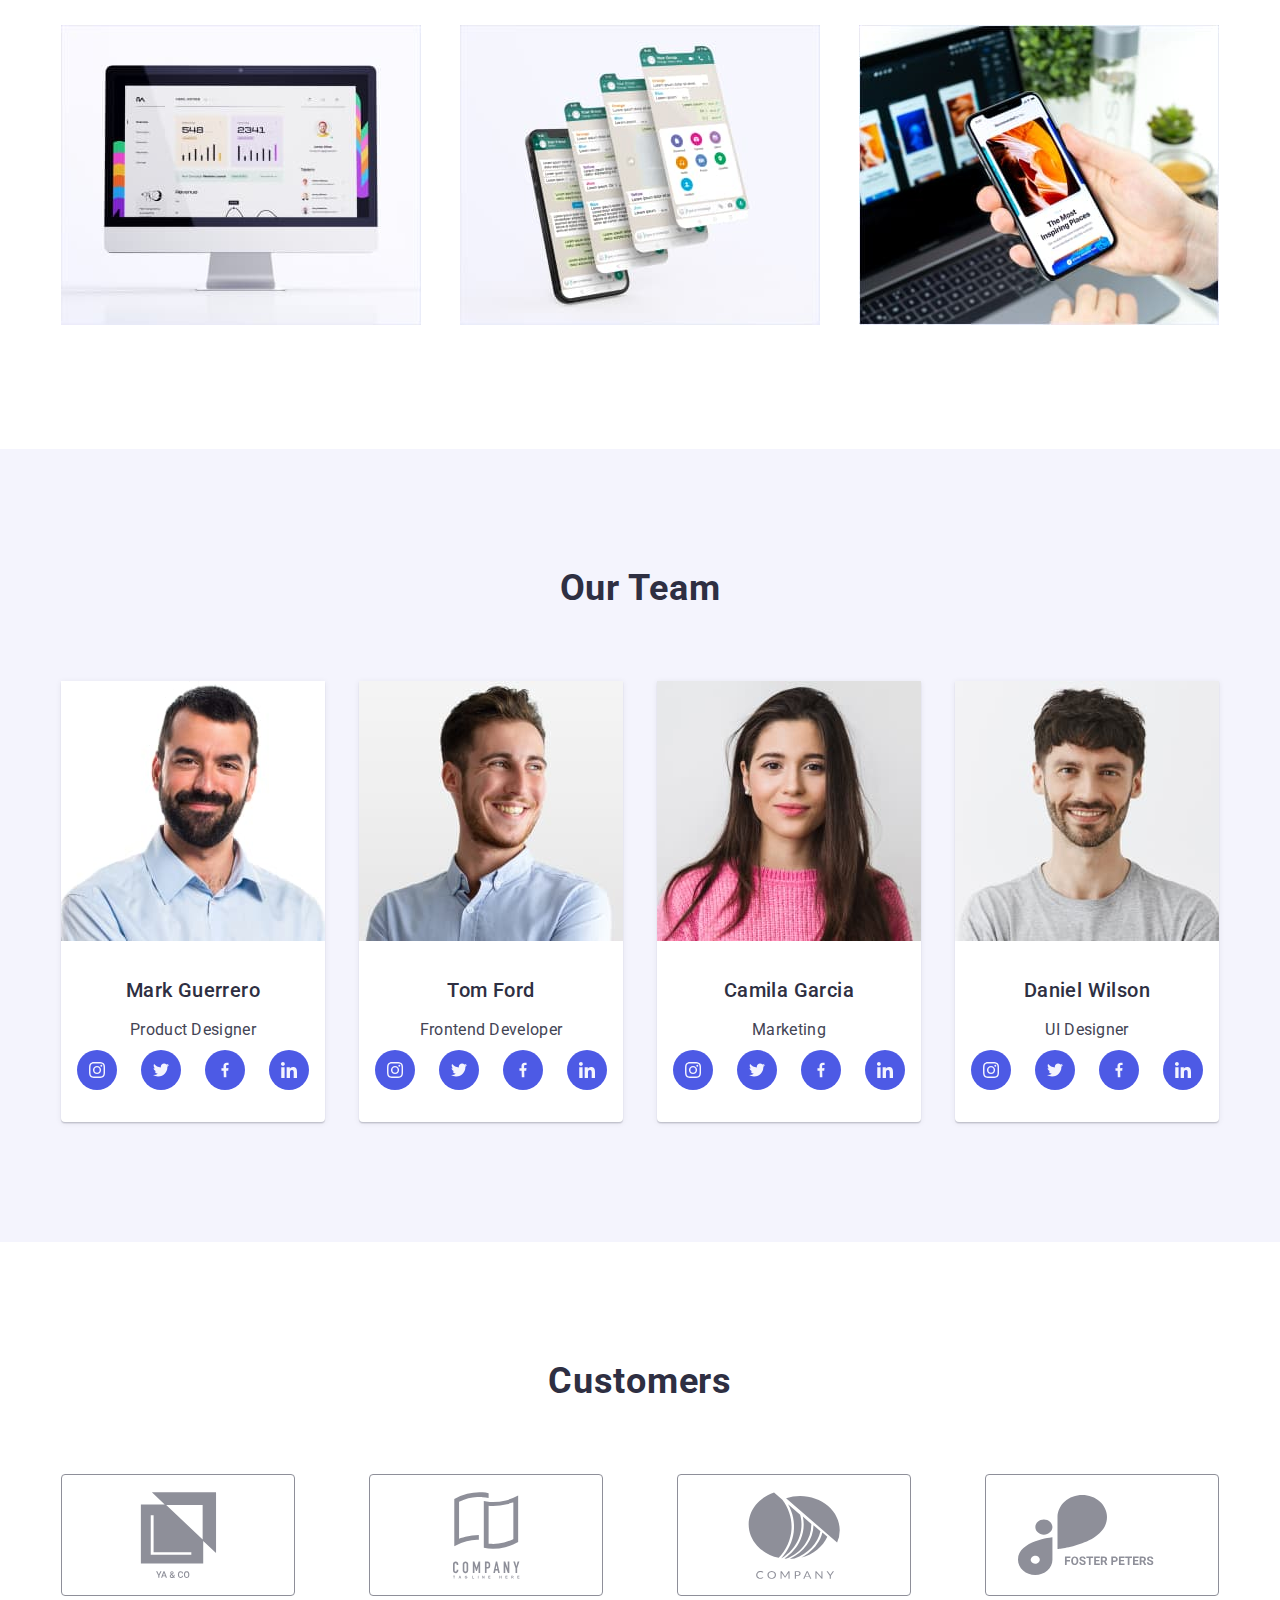
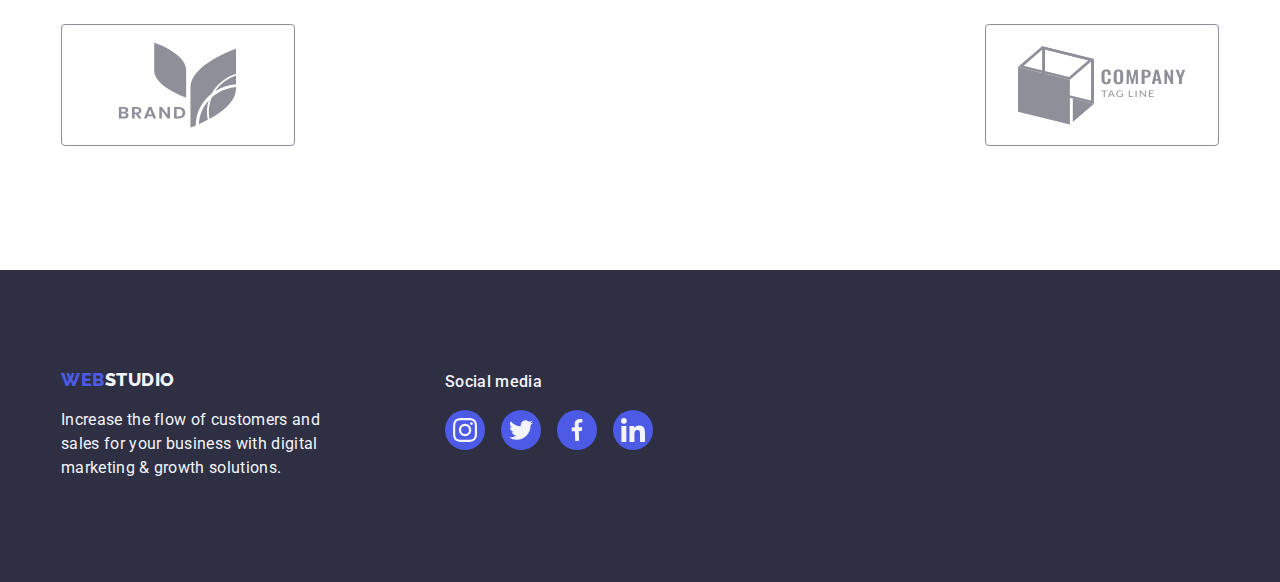
==== commit 8a9d9684: "first version" ====
--- a/index.html
+++ b/index.html
@@ -28,7 +28,9 @@
         <nav>
           <menu class="nav-links">
             <li>
-              <a class="links link-html" href="index.html">Studio</a>
+              <a class="links link-html link-current" href="index.html"
+                >Studio</a
+              >
             </li>
             <li>
               <a class="links" href="portfolio.html">Portfolio</a>
@@ -54,7 +56,18 @@
       <section class="main-title-bg">
         <div class="container title">
           <h1 class="title-1-studio">Effective Solutions for Your Business</h1>
-          <button class="btn-order" type="button">Order Service</button>
+          <button class="btn-order" type="button" data-modal-open>
+            Order Service
+          </button>
+        </div>
+        <div class="modal is-hidden" data-modal>
+          <div class="modal-body">
+            <button type="button" class="modal-close-btn" data-modal-close="">
+              <svg class="close-icon" width="8" height="8">
+                <use href=".images/icons.svg#icon-close-btn"></use>
+              </svg>
+            </button>
+          </div>
         </div>
       </section>
       <div>
@@ -157,8 +170,8 @@
                   <p class="description">Product Designer</p>
                   <div>
                     <ul class="sm-list">
-                      <li class="circle">
-                        <a href="#O">
+                      <li>
+                        <a href="#" class="circle">
                           <svg width="16" height="16">
                             <use
                               href="./images/icons.svg#icon-instagram-2"
@@ -166,15 +179,15 @@
                           </svg>
                         </a>
                       </li>
-                      <li class="circle">
-                        <a href="#O">
+                      <li>
+                        <a href="#" class="circle">
                           <svg width="16" height="16">
                             <use href="./images/icons.svg#icon-twitter-1"></use>
                           </svg>
                         </a>
                       </li>
-                      <li class="circle">
-                        <a href="#O">
+                      <li>
+                        <a href="#" class="circle">
                           <svg width="16" height="16">
                             <use
                               href="./images/icons.svg#icon-facebook-1"
@@ -182,8 +195,8 @@
                           </svg>
                         </a>
                       </li>
-                      <li class="circle">
-                        <a href="#O">
+                      <li>
+                        <a href="#" class="circle">
                           <svg width="16" height="16">
                             <use
                               href="./images/icons.svg#icon-linkedin-1"
@@ -209,8 +222,8 @@
                   <p class="description">Frontend Developer</p>
                   <div>
                     <ul class="sm-list">
-                      <li class="circle">
-                        <a href="#O">
+                      <li>
+                        <a href="#" class="circle">
                           <svg width="16" height="16">
                             <use
                               href="./images/icons.svg#icon-instagram-2"
@@ -218,15 +231,15 @@
                           </svg>
                         </a>
                       </li>
-                      <li class="circle">
-                        <a href="#O">
+                      <li>
+                        <a href="#" class="circle">
                           <svg width="16" height="16">
                             <use href="./images/icons.svg#icon-twitter-1"></use>
                           </svg>
                         </a>
                       </li>
-                      <li class="circle">
-                        <a href="#0">
+                      <li>
+                        <a href="#" class="circle">
                           <svg width="16" height="16">
                             <use
                               href="./images/icons.svg#icon-facebook-1"
@@ -234,8 +247,8 @@
                           </svg>
                         </a>
                       </li>
-                      <li class="circle">
-                        <a href="#0">
+                      <li>
+                        <a href="#" class="circle">
                           <svg width="16" height="16">
                             <use
                               href="./images/icons.svg#icon-linkedin-1"
@@ -261,8 +274,8 @@
                   <p class="description">Marketing</p>
                   <div>
                     <ul class="sm-list">
-                      <li class="circle">
-                        <a href="#0">
+                      <li>
+                        <a href="#" class="circle">
                           <svg width="16" height="16">
                             <use
                               href="./images/icons.svg#icon-instagram-2"
@@ -270,15 +283,15 @@
                           </svg>
                         </a>
                       </li>
-                      <li class="circle">
-                        <a href="#0">
+                      <li>
+                        <a href="#" class="circle">
                           <svg width="16" height="16">
                             <use href="./images/icons.svg#icon-twitter-1"></use>
                           </svg>
                         </a>
                       </li>
-                      <li class="circle">
-                        <a href="#0">
+                      <li>
+                        <a href="#" class="circle">
                           <svg width="16" height="16">
                             <use
                               href="./images/icons.svg#icon-facebook-1"
@@ -286,8 +299,8 @@
                           </svg>
                         </a>
                       </li>
-                      <li class="circle">
-                        <a href="#0">
+                      <li>
+                        <a href="#" class="circle">
                           <svg width="16" height="16">
                             <use
                               href="./images/icons.svg#icon-linkedin-1"
@@ -313,8 +326,8 @@
                   <p class="description">UI Designer</p>
                   <div>
                     <ul class="sm-list">
-                      <li class="circle">
-                        <a href="#0">
+                      <li>
+                        <a href="#" class="circle">
                           <svg width="16" height="16">
                             <use
                               href="./images/icons.svg#icon-instagram-2"
@@ -322,15 +335,15 @@
                           </svg>
                         </a>
                       </li>
-                      <li class="circle">
-                        <a href="#0">
+                      <li>
+                        <a href="#" class="circle">
                           <svg width="16" height="16">
                             <use href="./images/icons.svg#icon-twitter-1"></use>
                           </svg>
                         </a>
                       </li>
-                      <li class="circle">
-                        <a href="#0">
+                      <li>
+                        <a href="#" class="circle">
                           <svg width="16" height="16">
                             <use
                               href="./images/icons.svg#icon-facebook-1"
@@ -338,8 +351,8 @@
                           </svg>
                         </a>
                       </li>
-                      <li class="circle">
-                        <a href="#0">
+                      <li>
+                        <a href="#" class="circle">
                           <svg width="16" height="16">
                             <use
                               href="./images/icons.svg#icon-linkedin-1"
@@ -359,43 +372,43 @@
         <div class="container">
           <h2 class="titles">Customers</h2>
           <ul class="customers-list">
-            <li class="customers-list-item">
-              <a href="#0">
+            <li>
+              <a href="#" class="customers-list-item">
                 <svg class="customers-icon" width="168" height="88">
                   <use href="./images/icons.svg#icon-Client-1"></use>
                 </svg>
               </a>
             </li>
-            <li class="customers-list-item">
-              <a href="#0">
+            <li>
+              <a href="#" class="customers-list-item">
                 <svg class="customers-icon" width="168" height="88">
                   <use href="./images/icons.svg#icon-Client-2"></use>
                 </svg>
               </a>
             </li>
-            <li class="customers-list-item">
-              <a href="#0">
+            <li>
+              <a href="#" class="customers-list-item">
                 <svg class="customers-icon" width="168" height="88">
                   <use href="./images/icons.svg#icon-Client-3"></use>
                 </svg>
               </a>
             </li>
-            <li class="customers-list-item">
-              <a href="#0">
+            <li>
+              <a href="#" class="customers-list-item">
                 <svg class="customers-icon" width="168" height="88">
                   <use href="./images/icons.svg#icon-Client-4"></use>
                 </svg>
               </a>
             </li>
-            <li class="customers-list-item">
-              <a href="#0">
+            <li>
+              <a href="#" class="customers-list-item">
                 <svg class="customers-icon" width="168" height="88">
                   <use href="./images/icons.svg#icon-Client-5"></use>
                 </svg>
               </a>
             </li>
-            <li class="customers-list-item">
-              <a href="#0">
+            <li>
+              <a href="#" class="customers-list-item">
                 <svg class="customers-icon" width="168" height="88">
                   <use href="./images/icons.svg#icon-Client-6"></use>
                 </svg>
@@ -420,30 +433,30 @@
           <div class="sm-footer-wrapper">
             <h4 class="sm-footer-title">Social media</h4>
             <ul class="sm-footer-list">
-              <li class="circle">
-                <a href="#0">
+              <li>
+                <a href="#" class="circle">
                   <svg width="24" height="24">
                     <use href="./images/icons.svg#icon-instagram-2"></use>
                   </svg>
                 </a>
               </li>
-              <li class="circle">
-                <a href="#0">
+              <li>
+                <a href="#" class="circle">
                   <svg width="24" height="24">
                     <use href="./images/icons.svg#icon-twitter-1"></use>
                   </svg>
                 </a>
               </li>
-              <li class="circle">
-                <a href="#0">
+              <li>
+                <a href="#" class="circle">
                   <svg width="24" height="24">
                     <use href="./images/icons.svg#icon-facebook-1"></use>
                   </svg>
                 </a>
               </li>
-              <li class="circle">
-                <a href="#0">
-                  <svg class="" width="24" height="24">
+              <li>
+                <a href="#" class="circle">
+                  <svg width="24" height="24">
                     <use href="./images/icons.svg#icon-linkedin-1"></use>
                   </svg>
                 </a>
--- a/css/style.css
+++ b/css/style.css
@@ -3,16 +3,20 @@
   padding: 0;
 }
 :root {
-  --brand-color: #2e2f42;
-  --white: #fff;
-  --cornflower: #e7e9fc;
-  --iris: #4d5ae5;
-  --slate: #434455;
-  --cloud: #f4f4fd;
-  --ocean: #404bbf;
+  --brand-color: rgba(46, 47, 66, 1);
+  --white: rgba(255, 255, 255, 1);
+  --cornflower: rgba(231, 233, 252, 1);
+  --iris: rgba(77, 90, 229, 1);
+  --slate: rgba(67, 68, 85, 1);
+  --cloud: rgba(244, 244, 253, 1);
+  --ocean: rgba(65, 75, 191, 1);
   --light-slate: rgba(142, 143, 153, 1);
-  --green: #31d0aa;
+  --green: rgba(49, 208, 170, 1);
   --dairy: #fcfcfc;
+  --navyblue-modal: rgba(46, 47, 66, 0.4);
+  --tr-function: cubic-bezier(0.4, 0, 0.2, 1);
+  --tr-duration: 250ms;
+  --transition: var(--tr-function) var(--tr-duration);
 }
 
 body {
@@ -57,10 +61,10 @@
   justify-content: flex-start;
   align-items: center;
   margin-right: 76px;
-} /**/
+}
 .logo-web-lightbg {
   color: var(--iris);
-} /**/
+}
 .header-wrapper {
   display: flex;
   flex-wrap: wrap;
@@ -68,32 +72,45 @@
   height: 72px;
   background: var(--white);
 }
+
+.nav-links {
+  display: flex;
+  flex-wrap: wrap;
+  justify-content: flex-start;
+  align-items: center;
+  gap: 40px;
+}
 .links {
+  position: relative;
+  text-decoration: none;
   text-decoration: inherit;
   font-family: "Roboto";
   font-size: 16px;
   font-style: normal;
-  font-weight: 400;
+  font-weight: 500;
   line-height: 1.5;
   letter-spacing: 0.32px;
   color: inherit;
 }
 .link-html,
 .link-portfolio {
-  color: var(--iris);
-} /**/
+  color: var(--ocean);
+}
 .links:hover,
 .links:focus {
-  color: var(--iris);
-} /**/
-
-.nav-links {
-  display: flex;
-  flex-wrap: wrap;
-  justify-content: flex-start;
-  align-items: center;
-  gap: 40px;
-} /**/
+  color: var(--ocean);
+  transition: var(--transition);
+}
+.link-current::after {
+  content: "";
+  position: absolute;
+  bottom: -20px;
+  left: 0;
+  width: 100%;
+  height: 4px;
+  background-color: var(--ocean);
+  border-radius: 2px;
+}
 
 .contact-list {
   color: var(--slate);
@@ -102,7 +119,7 @@
   margin-left: auto;
   align-items: center;
   gap: 40px;
-} /**/
+}
 
 .main-title-bg {
   background: var(--brand-color);
@@ -116,12 +133,7 @@
   margin: 0 auto;
   padding: 188px 0;
 }
-/*.title {
-  display: flex;
-  flex-wrap: wrap;
-  flex-direction: column;
-  align-content: center;
-}*/
+
 .title-1-studio {
   color: var(--white);
   font-family: "Roboto";
@@ -152,19 +164,20 @@
   padding: 16px 32px;
   border: none;
   cursor: pointer;
-} /**/
+}
 .btn-order:hover,
 .btn-order:focus {
   border-radius: 4px;
   background-color: var(--ocean);
   box-shadow: 0px 4px 4px 0px rgba(0, 0, 0, 0.15);
-} /**/
+  transition: var(--transition);
+}
 
 .features-list {
   background-color: var(--white);
   padding-top: 120px;
   gap: 24px;
-} /**/
+}
 .features-list,
 .feature-title p {
   display: flex;
@@ -179,7 +192,7 @@
   border-radius: 4px;
   background-color: var(--cloud);
   margin-bottom: 8px;
-} /**/
+}
 
 .features-icon {
   width: 64px;
@@ -198,7 +211,7 @@
   font-weight: 500;
   line-height: 1.2;
   letter-spacing: 0.4px;
-} /**/
+}
 .description {
   color: var(--slate);
   font-family: "Roboto";
@@ -208,7 +221,7 @@
   line-height: 1.5;
   letter-spacing: 0.32px;
   margin-top: 8px;
-} /**/
+}
 .section-2,
 .section-3,
 .section-4 {
@@ -233,18 +246,18 @@
   justify-content: space-between;
   margin: 0;
   row-gap: 24px;
-} /**/
+}
 
 .section-3 {
   background-color: var(--cloud);
-} /**/
+}
 .team {
   display: flex;
   flex-wrap: wrap;
   justify-content: space-between;
   text-align: center;
   row-gap: 24px;
-} /**/
+}
 
 .team figure {
   border-radius: 0px 0px 4px 4px;
@@ -260,11 +273,11 @@
   font-weight: 500;
   line-height: 1.2;
   letter-spacing: 0.4px;
-} /**/
+}
 .team figcaption {
   padding-top: 32px;
   padding-bottom: 32px;
-} /**/
+}
 .team-person {
   padding-bottom: 8px;
   font-size: 20px;
@@ -304,11 +317,6 @@
   line-height: 1.5;
   letter-spacing: 0.32px;
   padding-bottom: 16px;
-}
-.sm-footer-list svg {
-  gap: 16px;
-  width: 24px;
-  height: 24px;
 }
 .sm-footer-list {
   display: flex;
@@ -373,14 +381,15 @@
   cursor: pointer;
   text-align: center;
   padding: 12px 24px;
-} /**/
+}
 .btn:hover,
 .btn:focus {
   color: var(--white);
   background-color: var(--ocean);
   box-shadow: 0px 2px 2px 0px rgba(0, 0, 0, 0.12),
     0px 2px 1px 0px rgba(0, 0, 0, 0.08), 0px 3px 1px 0px rgba(0, 0, 0, 0.1);
-} /**/
+}
+
 .filter-buttons {
   display: flex;
   flex-wrap: wrap;
@@ -400,23 +409,48 @@
   row-gap: 48px;
   margin-bottom: 120px;
   cursor: pointer;
-} /**/
+}
+.card-description {
+  font-size: 16px;
+  line-height: 1.5;
+  letter-spacing: 0.32px;
+}
 .cards li:hover,
 .cards li:focus {
   box-shadow: 0px 2px 1px 0px rgba(46, 47, 66, 0.08),
     0px 1px 1px 0px rgba(46, 47, 66, 0.16),
     0px 1px 6px 0px rgba(46, 47, 66, 0.08);
-} /**/
+}
 .cards figure {
   margin: 0;
-} /**/
+}
 .cards figcaption {
   padding: 32px 16px;
   border-bottom: 1px solid var(--cornflower);
   border-left: 1px solid var(--cornflower);
   border-right: 1px solid var(--cornflower);
-} /**/
-
+}
+.card-wrapper {
+  position: relative;
+  width: 360px;
+  height: 300px;
+  overflow: hidden;
+}
+.overlay {
+  position: absolute;
+  width: 100%;
+  height: 300px;
+  top: 0;
+  left: 0;
+  background-color: var(--iris);
+  color: var(--cloud);
+  padding: 40px 32px 0px 32px;
+  transform: translateY(100%);
+  transition: var(--transition);
+}
+.cards li:hover .overlay {
+  transform: translateY(0);
+}
 .project {
   color: var(--brand-color);
   font-family: "Roboto";
@@ -426,7 +460,7 @@
   line-height: 1.2;
   letter-spacing: 0.4px;
   margin-bottom: 8px;
-} /**/
+}
 .project-section {
   color: var(--slate);
   font-family: "Roboto";
@@ -435,7 +469,7 @@
   font-weight: 400;
   line-height: 1.5;
   letter-spacing: 0.32px;
-} /**/
+}
 /*styl of circle svg*/
 .circle {
   display: flex;
@@ -452,12 +486,62 @@
 }
 .circle svg {
   fill: var(--cloud);
-  width: 24px;
-  height: 24px;
-}
-
+}
 .sm-footer-wrapper {
   margin-top: 100px;
   margin-left: 120px;
   margin-bottom: 132px;
 }
+
+/*style of modal window*/
+.modal {
+  position: fixed;
+  top: 0;
+  left: 0;
+  width: 100%;
+  height: 100%;
+  background-color: var(--navyblue-modal);
+  pointer-events: all;
+  visibility: visible;
+  transition: opacity 250ms;
+}
+.is-hidden {
+  pointer-events: none;
+  visibility: hidden;
+  opacity: 0;
+}
+.modal-body {
+  position: relative;
+  max-width: 408px;
+  min-height: 584px;
+  margin: auto;
+  margin-top: 80px;
+  background-color: rgba(252, 252, 252, 1);
+  border-radius: 4px;
+  box-shadow: 0px 2px 1px 0px rgba(0, 0, 0, 0.2),
+    0px 1px 3px 0px rgba(0, 0, 0, 0.12), 0px 1px 1px 0px rgba(0, 0, 0, 0.14);
+}
+.modal-close-btn {
+  position: absolute;
+  inset: 24px 24px auto auto;
+  width: 24px;
+  height: 24px;
+  border-radius: 50%;
+  background-color: var(--cornflover);
+  stroke-width: 1px;
+  stroke: rgba(0, 0, 0, 0.1);
+  display: flex;
+  align-items: center;
+  justify-content: center;
+  fill: var(--brand-color);
+}
+.modal-close-btn:hover,
+.modal-close-btn:focus {
+  background-color: var(--ocean);
+  fill: var(--white);
+  transition: var(--transition);
+}
+.close-icon {
+  height: 8px;
+  width: 8px;
+}
